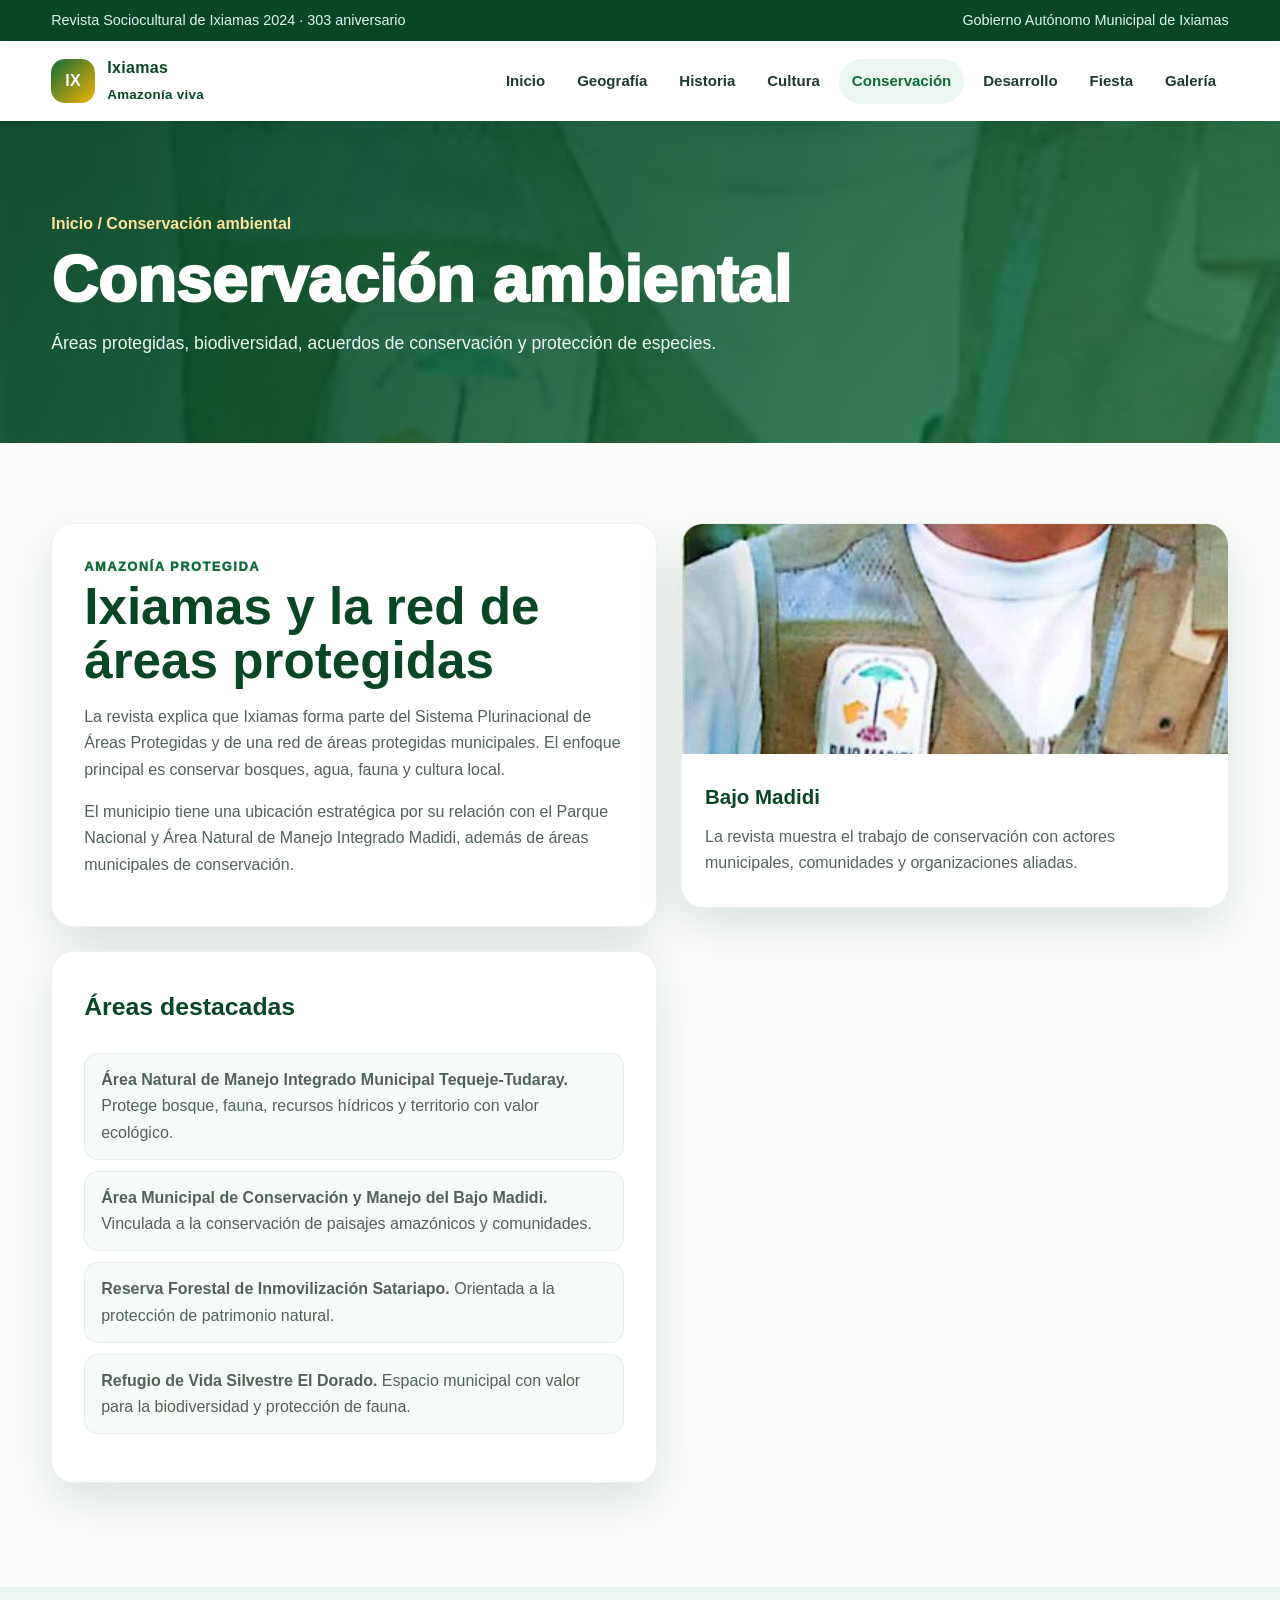
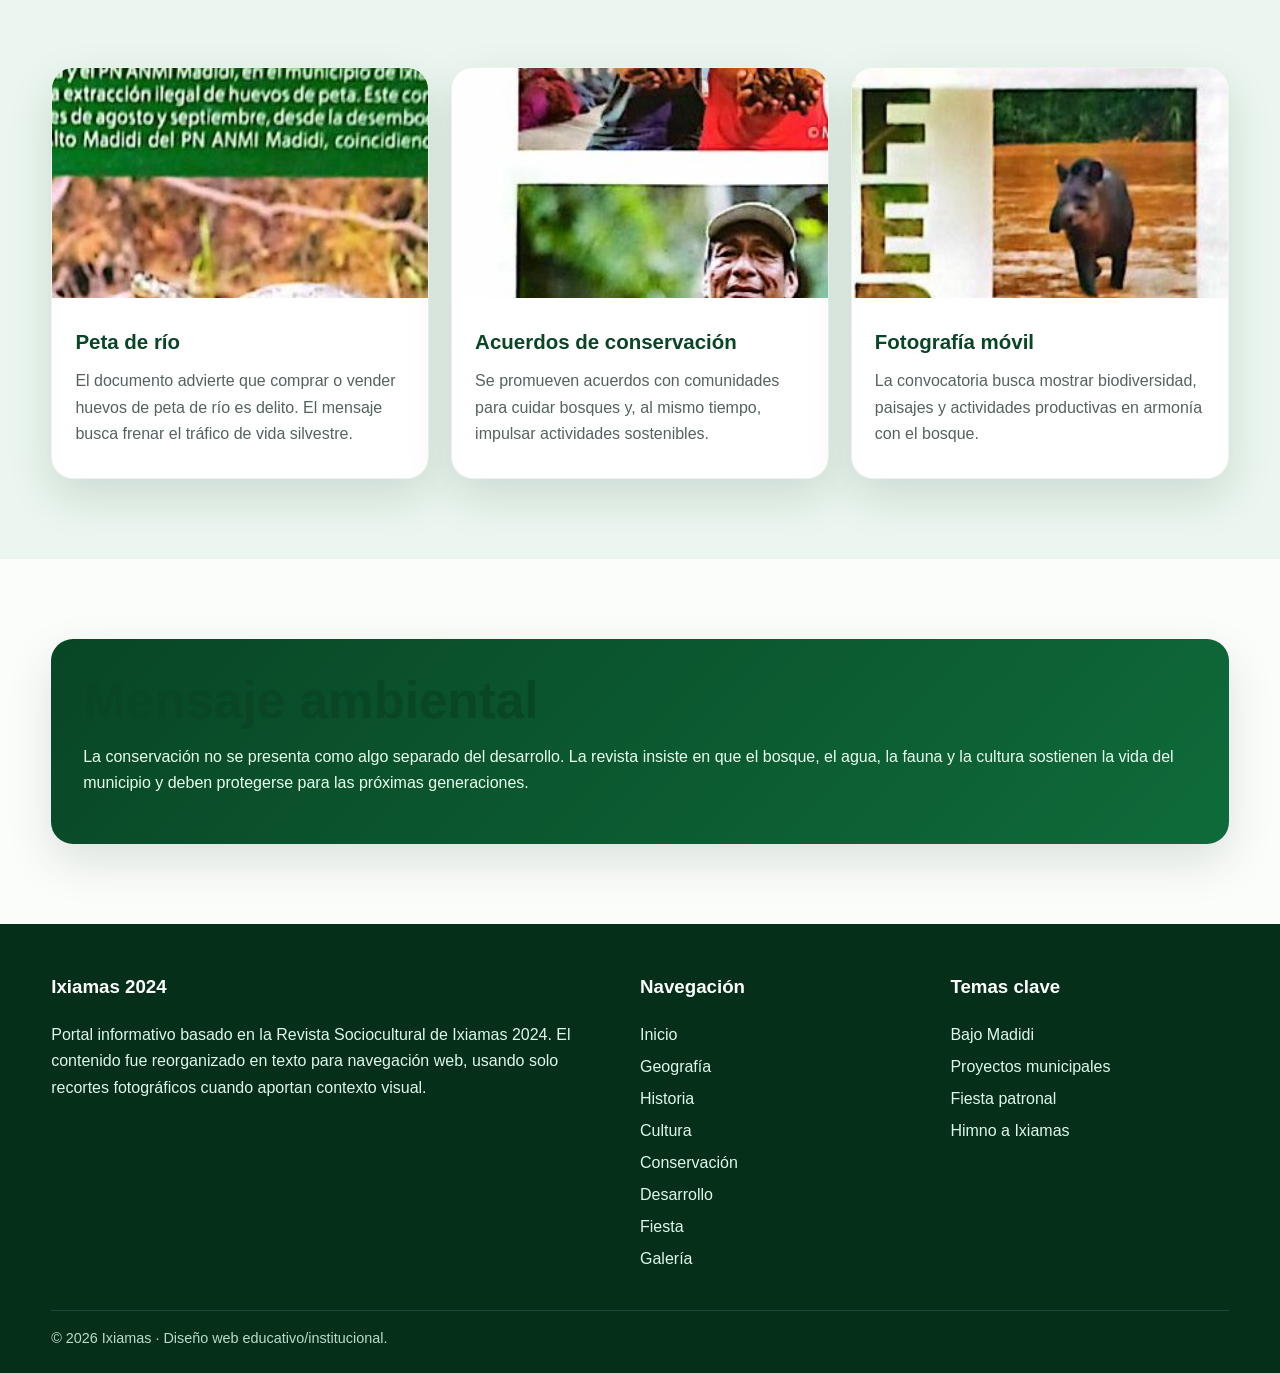
==== conservacion.html @ 51e1cd69 "ixiamas-web" ====
<!DOCTYPE html>
<html lang="es">
<head>
  <meta charset="UTF-8">
  <meta name="viewport" content="width=device-width, initial-scale=1.0">
  <title>Conservación ambiental | Ixiamas 2024</title>
  <link rel="stylesheet" href="assets/css/style.css">
</head>
<body>
  <div class="topbar">
    <div class="container">
      <span>Revista Sociocultural de Ixiamas 2024 · 303 aniversario</span>
      <span>Gobierno Autónomo Municipal de Ixiamas</span>
    </div>
  </div>
  <nav class="nav">
    <div class="container nav-inner">
      <a class="brand" href="index.html"><span class="brand-mark">IX</span><span>Ixiamas<br><small>Amazonía viva</small></span></a>
      <div class="menu"><a href="index.html">Inicio</a><a href="geografia.html">Geografía</a><a href="historia.html">Historia</a><a href="cultura.html">Cultura</a><a href="conservacion.html">Conservación</a><a href="desarrollo.html">Desarrollo</a><a href="fiesta.html">Fiesta</a><a href="galeria.html">Galería</a></div>
    </div>
  </nav>
  
        <section class="page-hero" style="background:linear-gradient(135deg,rgba(8,70,38,.95),rgba(15,107,58,.78)),url('assets/img/guardaparque-madidi.jpg') center/cover no-repeat">
          <div class="container">
            <div class="breadcrumb">Inicio / Conservación ambiental</div>
            <h1>Conservación ambiental</h1>
            <p>Áreas protegidas, biodiversidad, acuerdos de conservación y protección de especies.</p>
          </div>
        </section>

<section class="section">
  <div class="container two-col">
    <div>
      <article class="article">
        <div class="kicker">Amazonía protegida</div>
        <h2>Ixiamas y la red de áreas protegidas</h2>
        <p>La revista explica que Ixiamas forma parte del Sistema Plurinacional de Áreas Protegidas y de una red de áreas protegidas municipales. El enfoque principal es conservar bosques, agua, fauna y cultura local.</p>
        <p>El municipio tiene una ubicación estratégica por su relación con el Parque Nacional y Área Natural de Manejo Integrado Madidi, además de áreas municipales de conservación.</p>
      </article>
      <article class="article">
        <h3>Áreas destacadas</h3>
        <ul class="list-clean">
          <li><strong>Área Natural de Manejo Integrado Municipal Tequeje-Tudaray.</strong> Protege bosque, fauna, recursos hídricos y territorio con valor ecológico.</li>
          <li><strong>Área Municipal de Conservación y Manejo del Bajo Madidi.</strong> Vinculada a la conservación de paisajes amazónicos y comunidades.</li>
          <li><strong>Reserva Forestal de Inmovilización Satariapo.</strong> Orientada a la protección de patrimonio natural.</li>
          <li><strong>Refugio de Vida Silvestre El Dorado.</strong> Espacio municipal con valor para la biodiversidad y protección de fauna.</li>
        </ul>
      </article>
    </div>
    <aside class="card sticky-note">
      <img class="thumb" src="assets/img/guardaparque-madidi.jpg" alt="Guardaparque">
      <div class="card-body"><h3>Bajo Madidi</h3><p>La revista muestra el trabajo de conservación con actores municipales, comunidades y organizaciones aliadas.</p></div>
    </aside>
  </div>
</section>

<section class="section alt">
  <div class="container">
    <div class="grid grid-3">
      <article class="card"><img class="thumb" src="assets/img/peta-rio.jpg" alt="Peta de río"><div class="card-body"><h3>Peta de río</h3><p>El documento advierte que comprar o vender huevos de peta de río es delito. El mensaje busca frenar el tráfico de vida silvestre.</p></div></article>
      <article class="card"><img class="thumb" src="assets/img/acuerdos-conservacion.jpg" alt="Acuerdos de conservación"><div class="card-body"><h3>Acuerdos de conservación</h3><p>Se promueven acuerdos con comunidades para cuidar bosques y, al mismo tiempo, impulsar actividades sostenibles.</p></div></article>
      <article class="card"><img class="thumb" src="assets/img/fotografia-movil.jpg" alt="Concurso fotografía"><div class="card-body"><h3>Fotografía móvil</h3><p>La convocatoria busca mostrar biodiversidad, paisajes y actividades productivas en armonía con el bosque.</p></div></article>
    </div>
  </div>
</section>

<section class="section">
  <div class="container">
    <article class="callout">
      <h2>Mensaje ambiental</h2>
      <p>La conservación no se presenta como algo separado del desarrollo. La revista insiste en que el bosque, el agua, la fauna y la cultura sostienen la vida del municipio y deben protegerse para las próximas generaciones.</p>
    </article>
  </div>
</section>

  <footer class="footer">
    <div class="container">
      <div class="footer-grid">
        <div>
          <h3>Ixiamas 2024</h3>
          <p>Portal informativo basado en la Revista Sociocultural de Ixiamas 2024. El contenido fue reorganizado en texto para navegación web, usando solo recortes fotográficos cuando aportan contexto visual.</p>
        </div>
        <div>
          <h3>Navegación</h3>
          <a href="index.html">Inicio</a><a href="geografia.html">Geografía</a><a href="historia.html">Historia</a><a href="cultura.html">Cultura</a><a href="conservacion.html">Conservación</a><a href="desarrollo.html">Desarrollo</a><a href="fiesta.html">Fiesta</a><a href="galeria.html">Galería</a>
        </div>
        <div>
          <h3>Temas clave</h3>
          <a href="conservacion.html">Bajo Madidi</a>
          <a href="desarrollo.html">Proyectos municipales</a>
          <a href="fiesta.html">Fiesta patronal</a>
          <a href="cultura.html">Himno a Ixiamas</a>
        </div>
      </div>
      <div class="footer-bottom">© <span data-year></span> Ixiamas · Diseño web educativo/institucional.</div>
    </div>
  </footer>
  <script src="assets/js/main.js"></script>
</body>
</html>
---- assets/css/style.css ----
:root{
  --green:#0f6b3a;
  --green-dark:#084626;
  --green-soft:#eaf6ef;
  --gold:#f5b301;
  --earth:#8b5e34;
  --text:#1f2a24;
  --muted:#68766f;
  --white:#fff;
  --shadow:0 18px 45px rgba(5,45,25,.13);
  --radius:22px;
}
*{box-sizing:border-box}
html{scroll-behavior:smooth}
body{margin:0;font-family:Arial,Helvetica,sans-serif;color:var(--text);background:#fbfdfb;line-height:1.65}
a{color:inherit;text-decoration:none}
img{max-width:100%;display:block}
.container{width:min(1180px,92%);margin:auto}
.topbar{background:var(--green-dark);color:#dff7e9;font-size:.9rem}
.topbar .container{display:flex;justify-content:space-between;gap:1rem;padding:.55rem 0;flex-wrap:wrap}
.nav{position:sticky;top:0;z-index:20;background:rgba(255,255,255,.94);backdrop-filter:blur(10px);box-shadow:0 4px 22px rgba(0,0,0,.06)}
.nav-inner{display:flex;align-items:center;justify-content:space-between;padding:.85rem 0}
.brand{display:flex;align-items:center;gap:.75rem;font-weight:900;color:var(--green-dark);letter-spacing:.02em}
.brand-mark{width:44px;height:44px;border-radius:14px;background:linear-gradient(135deg,var(--green),var(--gold));display:grid;place-items:center;color:#fff;font-weight:900}
.menu{display:flex;gap:.4rem;align-items:center;flex-wrap:wrap;justify-content:flex-end}
.menu a{padding:.65rem .8rem;border-radius:999px;color:#21392d;font-weight:700;font-size:.94rem}
.menu a:hover,.menu a.active{background:var(--green-soft);color:var(--green)}
.hero{position:relative;min-height:72vh;display:grid;align-items:center;color:#fff;overflow:hidden;background:#0b3c21}
.hero:before{content:"";position:absolute;inset:0;background:linear-gradient(100deg,rgba(2,38,18,.88) 0%,rgba(2,38,18,.62) 47%,rgba(2,38,18,.18) 100%),url('../img/hero-guacamayo.jpg') center/cover no-repeat}
.hero .container{position:relative;z-index:1;padding:5.5rem 0}
.eyebrow{display:inline-flex;align-items:center;gap:.5rem;background:rgba(245,179,1,.18);border:1px solid rgba(245,179,1,.45);color:#ffe9a2;padding:.45rem .8rem;border-radius:999px;font-weight:800;font-size:.92rem}
h1{font-size:clamp(2.6rem,6vw,5.5rem);line-height:.96;margin:1rem 0 1rem;font-weight:950;max-width:900px}
.hero p{font-size:1.18rem;max-width:720px;color:#eef8f1}
.actions{display:flex;gap:1rem;flex-wrap:wrap;margin-top:2rem}
.btn{display:inline-flex;align-items:center;gap:.5rem;border:0;border-radius:999px;padding:.9rem 1.25rem;font-weight:900;cursor:pointer}
.btn-primary{background:var(--gold);color:#1a261e}
.btn-outline{background:rgba(255,255,255,.12);color:#fff;border:1px solid rgba(255,255,255,.35)}
.section{padding:5rem 0}
.section.alt{background:var(--green-soft)}
.section-head{display:flex;align-items:end;justify-content:space-between;gap:1.5rem;margin-bottom:2rem}
.kicker{color:var(--green);font-weight:950;text-transform:uppercase;letter-spacing:.12em;font-size:.8rem}
h2{font-size:clamp(2rem,4vw,3.4rem);line-height:1.05;margin:.2rem 0 0;color:var(--green-dark)}
.lead{font-size:1.08rem;color:var(--muted);max-width:820px}
.grid{display:grid;gap:1.35rem}
.grid-2{grid-template-columns:repeat(2,minmax(0,1fr))}
.grid-3{grid-template-columns:repeat(3,minmax(0,1fr))}
.grid-4{grid-template-columns:repeat(4,minmax(0,1fr))}
.card{background:#fff;border-radius:var(--radius);box-shadow:var(--shadow);overflow:hidden;border:1px solid rgba(15,107,58,.08)}
.card-body{padding:1.45rem}
.card h3{margin:.2rem 0 .6rem;color:var(--green-dark);font-size:1.28rem}
.card p{color:#55635c;margin:.45rem 0}
.card ul{padding-left:1.2rem;color:#55635c}
.thumb{height:230px;object-fit:cover;width:100%}
.stat{background:#fff;border:1px solid rgba(15,107,58,.09);border-radius:20px;padding:1.1rem;box-shadow:0 10px 30px rgba(6,61,32,.08)}
.stat strong{display:block;font-size:1.7rem;color:var(--green);line-height:1}
.stat span{color:var(--muted);font-weight:700}
.page-hero{background:linear-gradient(135deg,rgba(8,70,38,.95),rgba(15,107,58,.85)),url('../img/plaza-ixiamas.jpg') center/cover no-repeat;color:#fff;padding:5.6rem 0 4.2rem}
.page-hero h1{font-size:clamp(2.2rem,5vw,4.3rem);margin:.8rem 0;color:#fff}
.page-hero p{max-width:820px;color:#eef8f1;font-size:1.1rem}
.breadcrumb{font-weight:800;color:#ffe39b}
.article{background:#fff;border-radius:var(--radius);box-shadow:var(--shadow);padding:2rem;margin-bottom:1.5rem;border:1px solid rgba(15,107,58,.08)}
.article h3{color:var(--green-dark);font-size:1.55rem;margin-top:.2rem}
.article h4{color:var(--green);font-size:1.12rem;margin-bottom:.2rem}
.article p,.article li{color:#526159}
.article blockquote{margin:1rem 0;padding:1rem 1.2rem;border-left:5px solid var(--gold);background:#fff9e4;border-radius:12px;color:#3c463f}
.list-clean{list-style:none;padding:0;display:grid;gap:.7rem}
.list-clean li{background:#f7fbf8;border:1px solid rgba(15,107,58,.08);padding:.8rem 1rem;border-radius:14px}
.timeline{position:relative;display:grid;gap:1rem}
.timeline-item{background:#fff;border-radius:18px;padding:1.1rem 1.2rem;border-left:6px solid var(--green);box-shadow:0 10px 30px rgba(6,61,32,.07)}
.timeline-item strong{color:var(--green-dark)}
.table{width:100%;border-collapse:collapse;background:#fff;border-radius:18px;overflow:hidden;box-shadow:var(--shadow)}
.table th{background:var(--green);color:white;text-align:left}
.table th,.table td{padding:1rem;border-bottom:1px solid #e8eee9;vertical-align:top}
.badge{display:inline-block;background:var(--green-soft);color:var(--green);padding:.3rem .65rem;border-radius:999px;font-weight:900;font-size:.78rem}
.gallery{display:grid;grid-template-columns:repeat(3,1fr);gap:1rem}
.gallery figure{margin:0;background:#fff;border-radius:20px;overflow:hidden;box-shadow:var(--shadow)}
.gallery img{height:230px;width:100%;object-fit:cover}
.gallery figcaption{padding:.85rem 1rem;font-weight:800;color:var(--green-dark)}
.callout{background:linear-gradient(135deg,var(--green-dark),var(--green));color:#fff;border-radius:var(--radius);padding:2rem;box-shadow:var(--shadow)}
.callout p{color:#e8fff0}
.footer{background:#062f1a;color:#dff7e9;padding:3rem 0 1.4rem}
.footer-grid{display:grid;grid-template-columns:2fr 1fr 1fr;gap:2rem}
.footer h3{color:#fff;margin-top:0}
.footer a{display:block;margin:.35rem 0;color:#dff7e9}
.footer-bottom{border-top:1px solid rgba(255,255,255,.12);margin-top:2rem;padding-top:1rem;color:#b9dcc8;font-size:.9rem}
.two-col{display:grid;grid-template-columns:1.05fr .95fr;gap:1.5rem;align-items:start}
.sticky-note{position:sticky;top:95px}
@media(max-width:900px){
  .menu{display:none}
  .grid-2,.grid-3,.grid-4,.two-col,.footer-grid{grid-template-columns:1fr}
  .gallery{grid-template-columns:1fr 1fr}
  .section{padding:3.2rem 0}
  .hero{min-height:68vh}
}
@media(max-width:560px){
  .gallery{grid-template-columns:1fr}
  .topbar .container{display:block}
  .actions{display:block}
  .btn{margin:.3rem 0;width:100%;justify-content:center}
  .article{padding:1.25rem}
}
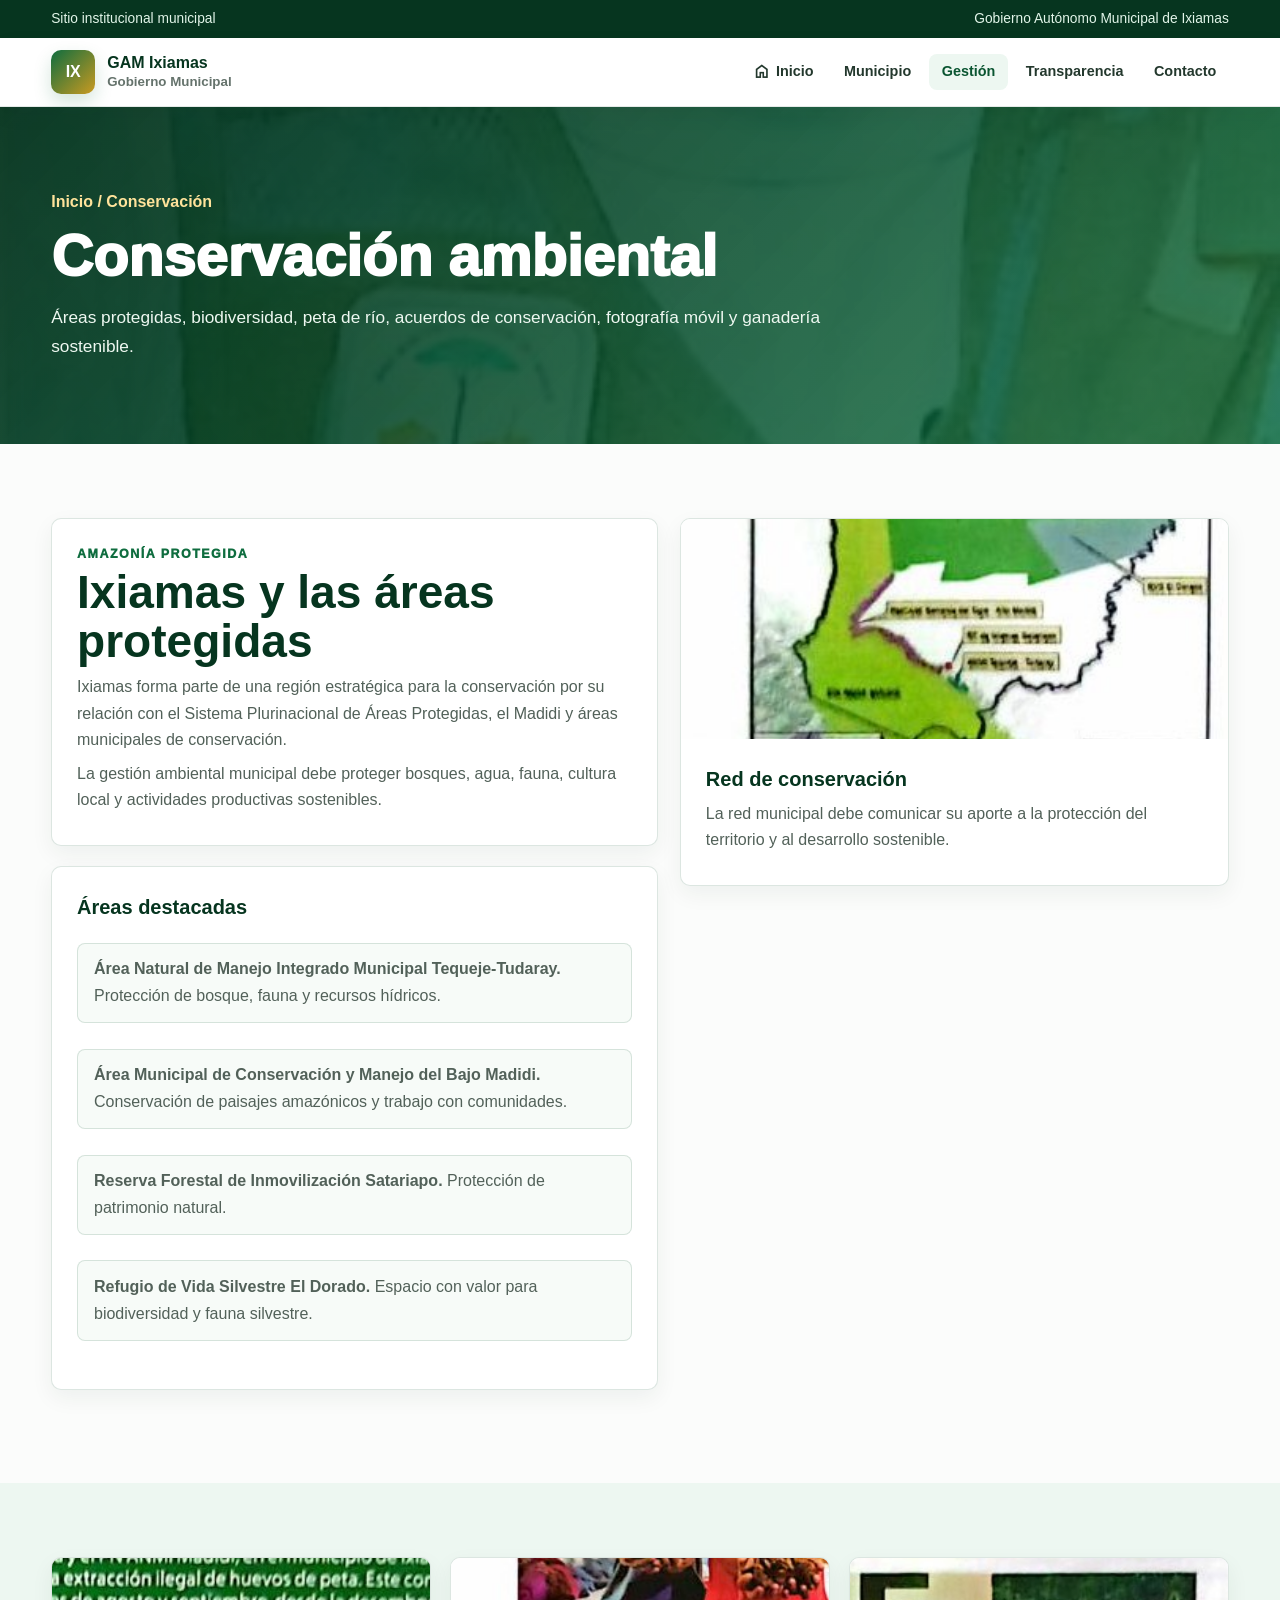
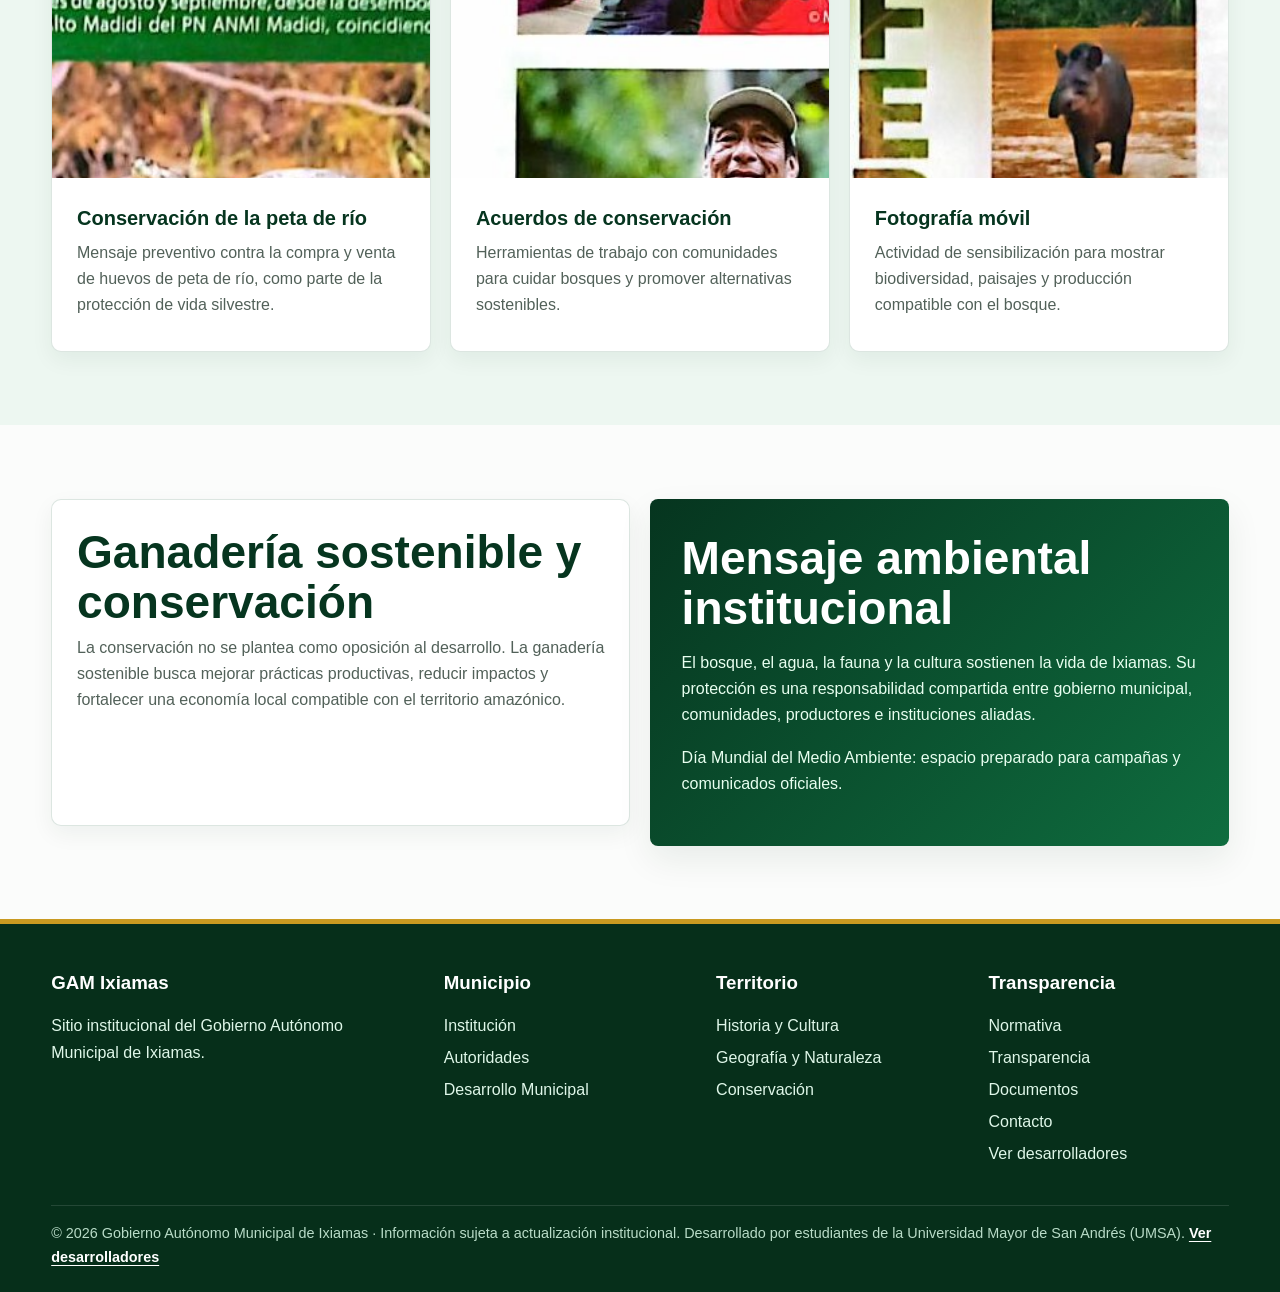
==== commit 50a103b1: "Add institutional pages and sitemap for GAM Ixiamas - Created 'institucion.html' for institutional i" ====
--- a/conservacion.html
+++ b/conservacion.html
@@ -3,98 +3,85 @@
 <head>
   <meta charset="UTF-8">
   <meta name="viewport" content="width=device-width, initial-scale=1.0">
-  <title>Conservación ambiental | Ixiamas 2024</title>
-  <link rel="stylesheet" href="assets/css/style.css">
+  <title>Conservacion Ambiental | GAM Ixiamas</title>
+  <meta name="description" content="Conservacion en Ixiamas: areas protegidas, Madidi, Bajo Madidi, peta de rio, acuerdos de conservacion y mensaje ambiental municipal.">
+  <meta name="keywords" content="Ixiamas, Gobierno Autonomo Municipal de Ixiamas, GAM Ixiamas, Municipio de Ixiamas, Abel Iturralde, La Paz Bolivia, Amazonia boliviana, Madidi, cultura de Ixiamas, historia de Ixiamas, conservacion Ixiamas, normativa municipal Ixiamas, transparencia municipal Ixiamas">
+  <meta name="author" content="Gobierno Autonomo Municipal de Ixiamas">
+  <meta name="robots" content="index, follow">
+  <!-- Reemplazar TU-DOMINIO.com por el dominio oficial cuando se publique -->
+  <link rel="canonical" href="https://TU-DOMINIO.com/conservacion.html">
+  <meta property="og:title" content="Conservacion Ambiental en Ixiamas">
+  <meta property="og:description" content="Conservacion en Ixiamas: areas protegidas, Madidi, Bajo Madidi, peta de rio, acuerdos de conservacion y mensaje ambiental municipal.">
+  <meta property="og:type" content="website">
+  <meta property="og:url" content="https://TU-DOMINIO.com/conservacion.html">
+  <meta property="og:image" content="https://TU-DOMINIO.com/assets/img/plaza-ixiamas.jpg">
+  <meta property="og:site_name" content="GAM Ixiamas">
+  <meta property="og:locale" content="es_BO">
+  <meta name="twitter:card" content="summary_large_image">
+  <meta name="twitter:title" content="Conservacion Ambiental en Ixiamas">
+  <meta name="twitter:description" content="Conservacion en Ixiamas: areas protegidas, Madidi, Bajo Madidi, peta de rio, acuerdos de conservacion y mensaje ambiental municipal.">
+  <meta name="twitter:image" content="https://TU-DOMINIO.com/assets/img/plaza-ixiamas.jpg">
+  <link rel="preconnect" href="https://fonts.googleapis.com">
+  <link rel="preconnect" href="https://fonts.gstatic.com" crossorigin>
+  <link href="https://fonts.googleapis.com/css2?family=Material+Symbols+Outlined" rel="stylesheet">
+  <link rel="icon" href="assets/img/favicon.png" type="image/png">
+  <link rel="manifest" href="site.webmanifest">
+  <link rel="stylesheet" href="assets/css/main.css">
 </head>
 <body>
-  <div class="topbar">
-    <div class="container">
-      <span>Revista Sociocultural de Ixiamas 2024 · 303 aniversario</span>
-      <span>Gobierno Autónomo Municipal de Ixiamas</span>
-    </div>
-  </div>
+  <header class="site-header">
+  <div class="topbar"><div class="container"><span>Sitio institucional municipal</span><span>Gobierno Autónomo Municipal de Ixiamas</span></div></div>
   <nav class="nav">
     <div class="container nav-inner">
-      <a class="brand" href="index.html"><span class="brand-mark">IX</span><span>Ixiamas<br><small>Amazonía viva</small></span></a>
-      <div class="menu"><a href="index.html">Inicio</a><a href="geografia.html">Geografía</a><a href="historia.html">Historia</a><a href="cultura.html">Cultura</a><a href="conservacion.html">Conservación</a><a href="desarrollo.html">Desarrollo</a><a href="fiesta.html">Fiesta</a><a href="galeria.html">Galería</a></div>
+      <a class="brand" href="index.html"><span class="brand-mark">IX</span><span>GAM Ixiamas<br><small>Gobierno Municipal</small></span></a>
+      <button class="menu-toggle" type="button" data-menu-toggle aria-expanded="false" aria-controls="main-menu" aria-label="Abrir menu principal"><span class="material-symbols-outlined" aria-hidden="true">menu</span>Menú</button>
+      <div class="menu" id="main-menu">
+        <a href="index.html" data-nav="index.html"><span class="material-symbols-outlined" aria-hidden="true">home</span>Inicio</a>
+        <details class="nav-group"><summary>Municipio</summary><div class="submenu"><a href="institucion.html" data-nav="institucion.html">Institución</a><a href="autoridades.html" data-nav="autoridades.html">Autoridades</a><a href="historia.html" data-nav="historia.html">Historia</a><a href="geografia.html" data-nav="geografia.html">Geografía</a><a href="cultura.html" data-nav="cultura.html">Cultura</a></div></details>
+        <details class="nav-group"><summary>Gestión</summary><div class="submenu"><a href="desarrollo.html" data-nav="desarrollo.html">Desarrollo municipal</a><a href="conservacion.html" data-nav="conservacion.html">Conservación</a></div></details>
+        <details class="nav-group"><summary>Transparencia</summary><div class="submenu"><a href="normativa.html" data-nav="normativa.html">Normativa</a><a href="transparencia.html" data-nav="transparencia.html">Transparencia</a><a href="documentos.html" data-nav="documentos.html">Documentos</a><a href="desarrolladores.html" data-nav="desarrolladores.html">Desarrolladores</a></div></details>
+        <a href="contacto.html" data-nav="contacto.html">Contacto</a>
+      </div>
     </div>
   </nav>
-  
-        <section class="page-hero" style="background:linear-gradient(135deg,rgba(8,70,38,.95),rgba(15,107,58,.78)),url('assets/img/guardaparque-madidi.jpg') center/cover no-repeat">
-          <div class="container">
-            <div class="breadcrumb">Inicio / Conservación ambiental</div>
-            <h1>Conservación ambiental</h1>
-            <p>Áreas protegidas, biodiversidad, acuerdos de conservación y protección de especies.</p>
-          </div>
-        </section>
+  </header>
 
-<section class="section">
-  <div class="container two-col">
-    <div>
-      <article class="article">
-        <div class="kicker">Amazonía protegida</div>
-        <h2>Ixiamas y la red de áreas protegidas</h2>
-        <p>La revista explica que Ixiamas forma parte del Sistema Plurinacional de Áreas Protegidas y de una red de áreas protegidas municipales. El enfoque principal es conservar bosques, agua, fauna y cultura local.</p>
-        <p>El municipio tiene una ubicación estratégica por su relación con el Parque Nacional y Área Natural de Manejo Integrado Madidi, además de áreas municipales de conservación.</p>
-      </article>
-      <article class="article">
-        <h3>Áreas destacadas</h3>
-        <ul class="list-clean">
-          <li><strong>Área Natural de Manejo Integrado Municipal Tequeje-Tudaray.</strong> Protege bosque, fauna, recursos hídricos y territorio con valor ecológico.</li>
-          <li><strong>Área Municipal de Conservación y Manejo del Bajo Madidi.</strong> Vinculada a la conservación de paisajes amazónicos y comunidades.</li>
-          <li><strong>Reserva Forestal de Inmovilización Satariapo.</strong> Orientada a la protección de patrimonio natural.</li>
-          <li><strong>Refugio de Vida Silvestre El Dorado.</strong> Espacio municipal con valor para la biodiversidad y protección de fauna.</li>
-        </ul>
-      </article>
+  <main>
+  <section class="page-hero page-hero--conservation">
+    <div class="container"><div class="breadcrumb">Inicio / Conservación</div><h1>Conservación ambiental</h1><p>Áreas protegidas, biodiversidad, peta de río, acuerdos de conservación, fotografía móvil y ganadería sostenible.</p></div>
+  </section>
+
+  <section class="section">
+    <div class="container two-col">
+      <div>
+        <article class="article"><div class="kicker">Amazonía protegida</div><h2>Ixiamas y las áreas protegidas</h2><p>Ixiamas forma parte de una región estratégica para la conservación por su relación con el Sistema Plurinacional de Áreas Protegidas, el Madidi y áreas municipales de conservación.</p><p>La gestión ambiental municipal debe proteger bosques, agua, fauna, cultura local y actividades productivas sostenibles.</p></article>
+        <article class="article"><h3>Áreas destacadas</h3><ul class="list-clean"><li><strong>Área Natural de Manejo Integrado Municipal Tequeje-Tudaray.</strong> Protección de bosque, fauna y recursos hídricos.</li><li><strong>Área Municipal de Conservación y Manejo del Bajo Madidi.</strong> Conservación de paisajes amazónicos y trabajo con comunidades.</li><li><strong>Reserva Forestal de Inmovilización Satariapo.</strong> Protección de patrimonio natural.</li><li><strong>Refugio de Vida Silvestre El Dorado.</strong> Espacio con valor para biodiversidad y fauna silvestre.</li></ul></article>
+      </div>
+      <aside class="card sticky-note"><img class="thumb" src="assets/img/mapa-areas-protegidas.jpg" alt="Mapa de áreas protegidas municipales" loading="lazy" decoding="async" width="347" height="304"><div class="card-body"><h3>Red de conservación</h3><p>La red municipal debe comunicar su aporte a la protección del territorio y al desarrollo sostenible.</p></div></aside>
     </div>
-    <aside class="card sticky-note">
-      <img class="thumb" src="assets/img/guardaparque-madidi.jpg" alt="Guardaparque">
-      <div class="card-body"><h3>Bajo Madidi</h3><p>La revista muestra el trabajo de conservación con actores municipales, comunidades y organizaciones aliadas.</p></div>
-    </aside>
-  </div>
-</section>
+  </section>
 
-<section class="section alt">
-  <div class="container">
-    <div class="grid grid-3">
-      <article class="card"><img class="thumb" src="assets/img/peta-rio.jpg" alt="Peta de río"><div class="card-body"><h3>Peta de río</h3><p>El documento advierte que comprar o vender huevos de peta de río es delito. El mensaje busca frenar el tráfico de vida silvestre.</p></div></article>
-      <article class="card"><img class="thumb" src="assets/img/acuerdos-conservacion.jpg" alt="Acuerdos de conservación"><div class="card-body"><h3>Acuerdos de conservación</h3><p>Se promueven acuerdos con comunidades para cuidar bosques y, al mismo tiempo, impulsar actividades sostenibles.</p></div></article>
-      <article class="card"><img class="thumb" src="assets/img/fotografia-movil.jpg" alt="Concurso fotografía"><div class="card-body"><h3>Fotografía móvil</h3><p>La convocatoria busca mostrar biodiversidad, paisajes y actividades productivas en armonía con el bosque.</p></div></article>
+  <section class="section alt">
+    <div class="container">
+      <div class="grid grid-3">
+        <article class="card"><img class="thumb" src="assets/img/peta-rio.jpg" alt="Peta de río" loading="lazy" decoding="async" width="281" height="257"><div class="card-body"><h3>Conservación de la peta de río</h3><p>Mensaje preventivo contra la compra y venta de huevos de peta de río, como parte de la protección de vida silvestre.</p></div></article>
+        <article class="card"><img class="thumb" src="assets/img/acuerdos-conservacion.jpg" alt="Acuerdos de conservación" loading="lazy" decoding="async" width="289" height="865"><div class="card-body"><h3>Acuerdos de conservación</h3><p>Herramientas de trabajo con comunidades para cuidar bosques y promover alternativas sostenibles.</p></div></article>
+        <article class="card"><img class="thumb" src="assets/img/fotografia-movil.jpg" alt="Fotografía móvil de naturaleza" loading="lazy" decoding="async" width="290" height="620"><div class="card-body"><h3>Fotografía móvil</h3><p>Actividad de sensibilización para mostrar biodiversidad, paisajes y producción compatible con el bosque.</p></div></article>
+      </div>
     </div>
-  </div>
-</section>
+  </section>
 
-<section class="section">
-  <div class="container">
-    <article class="callout">
-      <h2>Mensaje ambiental</h2>
-      <p>La conservación no se presenta como algo separado del desarrollo. La revista insiste en que el bosque, el agua, la fauna y la cultura sostienen la vida del municipio y deben protegerse para las próximas generaciones.</p>
-    </article>
-  </div>
-</section>
+  <section class="section">
+    <div class="container grid grid-2">
+      <article class="article"><h2>Ganadería sostenible y conservación</h2><p>La conservación no se plantea como oposición al desarrollo. La ganadería sostenible busca mejorar prácticas productivas, reducir impactos y fortalecer una economía local compatible con el territorio amazónico.</p></article>
+      <article class="callout"><h2>Mensaje ambiental institucional</h2><p>El bosque, el agua, la fauna y la cultura sostienen la vida de Ixiamas. Su protección es una responsabilidad compartida entre gobierno municipal, comunidades, productores e instituciones aliadas.</p><p>Día Mundial del Medio Ambiente: espacio preparado para campañas y comunicados oficiales.</p></article>
+    </div>
+  </section>
+  </main>
 
-  <footer class="footer">
-    <div class="container">
-      <div class="footer-grid">
-        <div>
-          <h3>Ixiamas 2024</h3>
-          <p>Portal informativo basado en la Revista Sociocultural de Ixiamas 2024. El contenido fue reorganizado en texto para navegación web, usando solo recortes fotográficos cuando aportan contexto visual.</p>
-        </div>
-        <div>
-          <h3>Navegación</h3>
-          <a href="index.html">Inicio</a><a href="geografia.html">Geografía</a><a href="historia.html">Historia</a><a href="cultura.html">Cultura</a><a href="conservacion.html">Conservación</a><a href="desarrollo.html">Desarrollo</a><a href="fiesta.html">Fiesta</a><a href="galeria.html">Galería</a>
-        </div>
-        <div>
-          <h3>Temas clave</h3>
-          <a href="conservacion.html">Bajo Madidi</a>
-          <a href="desarrollo.html">Proyectos municipales</a>
-          <a href="fiesta.html">Fiesta patronal</a>
-          <a href="cultura.html">Himno a Ixiamas</a>
-        </div>
-      </div>
-      <div class="footer-bottom">© <span data-year></span> Ixiamas · Diseño web educativo/institucional.</div>
-    </div>
-  </footer>
-  <script src="assets/js/main.js"></script>
+  <footer class="footer"><div class="container"><div class="footer-grid"><div><h3>GAM Ixiamas</h3><p>Sitio institucional del Gobierno Autónomo Municipal de Ixiamas.</p></div><div><h3>Municipio</h3><a href="institucion.html">Institución</a><a href="autoridades.html">Autoridades</a><a href="desarrollo.html">Desarrollo Municipal</a></div><div><h3>Territorio</h3><a href="historia.html">Historia y Cultura</a><a href="geografia.html">Geografía y Naturaleza</a><a href="conservacion.html">Conservación</a></div><div><h3>Transparencia</h3><a href="normativa.html">Normativa</a><a href="transparencia.html">Transparencia</a><a href="documentos.html">Documentos</a><a href="contacto.html">Contacto</a><a href="desarrolladores.html">Ver desarrolladores</a></div></div><div class="footer-bottom">© <span data-year></span> Gobierno Autónomo Municipal de Ixiamas · Información sujeta a actualización institucional. Desarrollado por estudiantes de la Universidad Mayor de San Andrés (UMSA). <a href="desarrolladores.html">Ver desarrolladores</a></div></div></footer>
+  <script src="assets/js/navigation.js" defer></script>
+  <script src="assets/js/filters.js" defer></script>
+  <script src="assets/js/main.js" defer></script>
 </body>
-</html>+</html>
--- a/assets/css/main.css
+++ b/assets/css/main.css
@@ -0,0 +1,6 @@
+/* Main stylesheet entry point. Keep imports in this order. */
+@import url("base.css");
+@import url("layout.css");
+@import url("components.css");
+@import url("pages.css");
+@import url("responsive.css");
